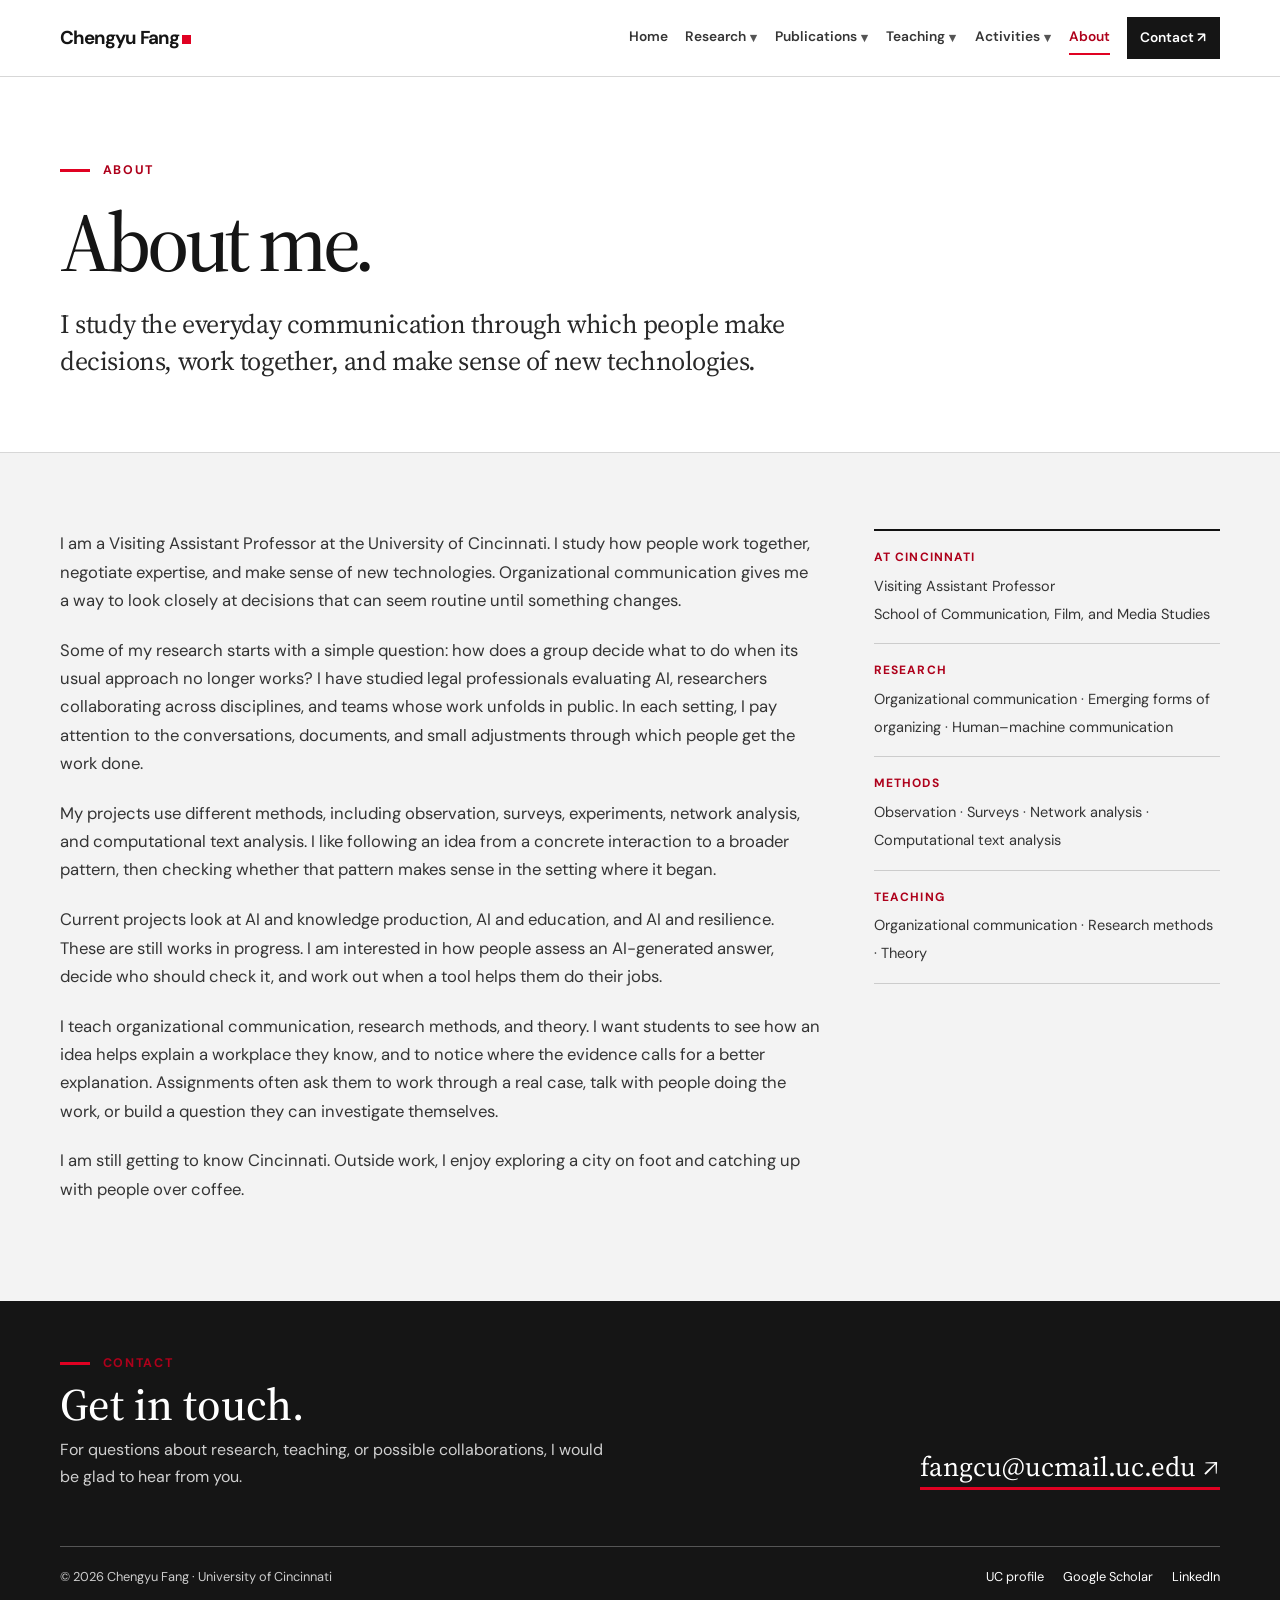
==== about/index.html @ 6cbc4c30 "Expand About and README; use clean page URLs" ====
<!doctype html>
<html lang="en">
<head>
<meta charset="utf-8">
<meta name="viewport" content="width=device-width, initial-scale=1">
<meta name="theme-color" content="#151515">
<meta name="description" content="About Chengyu Fang, his academic path, and his approach to communication research and teaching.">
<title>About | Chengyu Fang</title>
<link rel="icon" type="image/svg+xml" href="data:image/svg+xml,%3Csvg xmlns='http://www.w3.org/2000/svg' viewBox='0 0 64 64'%3E%3Crect width='64' height='64' rx='10' fill='%23000'/%3E%3Cpath d='M45 17H28c-9 0-14 6-14 15s5 15 14 15h17' fill='none' stroke='%23fff' stroke-width='7'/%3E%3Crect x='47' y='13' width='7' height='38' fill='%23e00122'/%3E%3C/svg%3E">
<link rel="stylesheet" href="/styles.css">
</head>
<body>
<a class="skip" href="#main">Skip to content</a>
<header class="masthead"><div class="wrap nav"><a class="signature" href="/">Chengyu Fang<i aria-hidden="true"></i></a><nav class="nav-links" aria-label="Main navigation"><a href="/">Home</a><div class="nav-item has-submenu"><a href="/research/">Research</a><button class="nav-toggle" type="button" aria-expanded="false" aria-controls="research-submenu" aria-label="Show Research sections"><span aria-hidden="true">▾</span></button><div class="nav-flyout" id="research-submenu"><a href="/research/#dissertation">Dissertation</a><a href="/research/#current-projects">Current projects</a><a href="/research/#research-strands">Research strands</a><a href="/research/#read-the-work">Further reading</a></div></div><div class="nav-item has-submenu"><a href="/publications/">Publications</a><button class="nav-toggle" type="button" aria-expanded="false" aria-controls="publications-submenu" aria-label="Show Publications sections"><span aria-hidden="true">▾</span></button><div class="nav-flyout" id="publications-submenu"><a href="/publications/#figures">Figures &amp; tables</a><a href="/publications/#selected-papers">Selected papers</a></div></div><div class="nav-item has-submenu"><a href="/teaching/">Teaching</a><button class="nav-toggle" type="button" aria-expanded="false" aria-controls="teaching-submenu" aria-label="Show Teaching sections"><span aria-hidden="true">▾</span></button><div class="nav-flyout" id="teaching-submenu"><a href="/teaching/#approach">Approach</a><a href="/teaching/#courses">Current courses</a><a href="/teaching/#evaluations">Course evaluations</a><a href="/teaching/#feedback">Student feedback</a></div></div><div class="nav-item has-submenu"><a href="/activities/">Activities</a><button class="nav-toggle" type="button" aria-expanded="false" aria-controls="activities-submenu" aria-label="Show Activities sections"><span aria-hidden="true">▾</span></button><div class="nav-flyout" id="activities-submenu"><a href="/activities/#associations">Professional associations</a><a href="/activities/#presentations">Presentations</a><a href="/activities/#invited-talks">Invited talks</a><a href="/activities/#service">Service</a><a href="/activities/#recognition">Recognition</a></div></div><a href="/about/" aria-current="page">About</a><a class="nav-contact" href="mailto:fangcu@ucmail.uc.edu">Contact ↗</a></nav></div></header>
<main id="main">
<header class="page-intro"><div class="wrap"><div class="eyebrow">About</div><h1 class="display">About me.</h1><p class="lede">I study the everyday communication through which people make decisions, work together, and make sense of new technologies.</p></div></header>
<section class="section wash"><div class="wrap about-grid"><div class="about-copy">
<p>I am a Visiting Assistant Professor at the University of Cincinnati. I study how people work together, negotiate expertise, and make sense of new technologies. Organizational communication gives me a way to look closely at decisions that can seem routine until something changes.</p>
<p>Some of my research starts with a simple question: how does a group decide what to do when its usual approach no longer works? I have studied legal professionals evaluating AI, researchers collaborating across disciplines, and teams whose work unfolds in public. In each setting, I pay attention to the conversations, documents, and small adjustments through which people get the work done.</p>
<p>My projects use different methods, including observation, surveys, experiments, network analysis, and computational text analysis. I like following an idea from a concrete interaction to a broader pattern, then checking whether that pattern makes sense in the setting where it began.</p>
<p>Current projects look at AI and knowledge production, AI and education, and AI and resilience. These are still works in progress. I am interested in how people assess an AI-generated answer, decide who should check it, and work out when a tool helps them do their jobs.</p>
<p>I teach organizational communication, research methods, and theory. I want students to see how an idea helps explain a workplace they know, and to notice where the evidence calls for a better explanation. Assignments often ask them to work through a real case, talk with people doing the work, or build a question they can investigate themselves.</p>
<p>I am still getting to know Cincinnati. Outside work, I enjoy exploring a city on foot and catching up with people over coffee.</p>
</div><aside class="fact-list" aria-label="At a glance"><div class="fact"><b>At Cincinnati</b><span>Visiting Assistant Professor<br>School of Communication, Film, and Media Studies</span></div><div class="fact"><b>Research</b><span>Organizational communication · Emerging forms of organizing · Human–machine communication</span></div><div class="fact"><b>Methods</b><span>Observation · Surveys · Network analysis · Computational text analysis</span></div><div class="fact"><b>Teaching</b><span>Organizational communication · Research methods · Theory</span></div></aside></div></section>
</main>
<footer class="footer"><div class="wrap"><div class="footer-top"><div><div class="eyebrow">Contact</div><h2>Get in touch.</h2><p>For questions about research, teaching, or possible collaborations, I would be glad to hear from you.</p></div><a class="footer-email" href="mailto:fangcu@ucmail.uc.edu">fangcu@ucmail.uc.edu ↗</a></div><div class="footer-bottom"><span>© 2026 Chengyu Fang · University of Cincinnati</span><div><a href="https://researchdirectory.uc.edu/p/fangcu" target="_blank" rel="noopener noreferrer">UC profile</a><a href="https://scholar.google.com/citations?hl=en&amp;user=BwOhpjQAAAAJ" target="_blank" rel="noopener noreferrer">Google Scholar</a><a href="https://www.linkedin.com/in/cyfangucsb" target="_blank" rel="noopener noreferrer">LinkedIn</a></div></div></div></footer>
<script src="/site.js" defer></script>
</body>
</html>
---- styles.css ----
@import url('https://fonts.googleapis.com/css2?family=DM+Sans:wght@400;500;600;700&family=Source+Serif+4:opsz,wght@8..60,400;8..60,500;8..60,600&display=swap');
:root{--red:#e00122;--red-dark:#ae001b;--ink:#151515;--body:#343434;--muted:#5d5d5d;--wash:#f3f3f3;--line:#d7d7d7;--white:#fff;--sans:'DM Sans',Arial,sans-serif;--serif:'Source Serif 4',Georgia,serif}
*{box-sizing:border-box}
html{scroll-behavior:smooth}
body{margin:0;background:#fff;color:var(--body);font:400 1rem/1.7 var(--sans)}
a{color:inherit;text-underline-offset:3px}a:hover{color:var(--red-dark)}a:focus-visible,summary:focus-visible{outline:3px solid var(--red);outline-offset:4px}
::selection{background:#e0012238;color:#111}
.wrap{width:min(calc(100% - 56px),1160px);margin-inline:auto}
.skip{position:absolute;left:1rem;top:-100px;background:#fff;padding:.5rem 1rem;z-index:30}.skip:focus{top:1rem}
.masthead{position:sticky;top:0;z-index:10;background:#fff;border-bottom:1px solid var(--line)}
.nav{min-height:76px;display:flex;align-items:center;justify-content:space-between;gap:1.5rem}
.signature{white-space:nowrap;text-decoration:none;color:var(--ink);font-size:1.17rem;font-weight:700;letter-spacing:-.05em}
.signature i{display:inline-block;width:9px;height:9px;background:var(--red);margin-left:3px}
.nav-links{display:flex;align-items:center;gap:clamp(.8rem,2.1vw,1.8rem)}
.nav-links a{text-decoration:none;white-space:nowrap;font-weight:600;font-size:.86rem;color:#353535;padding:.25rem 0;border-bottom:2px solid transparent}
.nav-links a:hover,.nav-links a[aria-current="page"]{color:var(--red-dark);border-color:var(--red)}
.nav-links .nav-contact{background:var(--ink);color:#fff;padding:.57rem .85rem;border:0}.nav-links .nav-contact:hover{background:var(--red-dark);color:#fff}
.eyebrow{display:flex;align-items:center;gap:.8rem;color:var(--red-dark);text-transform:uppercase;letter-spacing:.13em;font-size:.78rem;font-weight:700}
.eyebrow:before{content:"";width:30px;height:3px;background:var(--red);flex:none}
h1,h2,h3,h4,p{overflow-wrap:break-word}
h1,h2,h3,h4{color:var(--ink)}
.display{font:500 clamp(3.5rem,7.2vw,6.8rem)/.99 var(--serif);letter-spacing:-.058em;margin:1.2rem 0 1.45rem}
.page-intro{padding:5.2rem 0 3.4rem;border-bottom:1px solid var(--line)}
.page-intro .display{font-size:clamp(3.6rem,6.5vw,6.1rem);max-width:1000px}
.lede{font:400 clamp(1.32rem,2.05vw,1.84rem)/1.4 var(--serif);letter-spacing:-.015em;color:#282828;max-width:800px;margin:0 0 1.1rem}
.page-intro .detail{max-width:720px;margin:0;color:#555}
.home-hero{display:grid;grid-template-columns:minmax(0,1.5fr) minmax(215px,.55fr);align-items:center;gap:clamp(2rem,6vw,6rem);padding:6rem 0 5rem}
.home-hero .lede{max-width:760px}.home-hero .detail{max-width:690px;color:#515151;margin:0 0 1.8rem}
.hero-links{display:flex;gap:1rem 1.5rem;align-items:center;flex-wrap:wrap}
.button{display:inline-flex;align-items:center;gap:1.3rem;background:var(--red);color:#fff;font-weight:700;font-size:.9rem;text-decoration:none;padding:.77rem 1.05rem}.button:hover{background:var(--red-dark);color:#fff}
.inline-link{font-weight:700;text-decoration:none;border-bottom:2px solid var(--red);padding-bottom:.1rem}.inline-link:hover{color:var(--red-dark)}
.identity{justify-self:end;width:min(100%,282px);border-top:6px solid var(--red);background:var(--wash);padding:1.3rem}
.portrait{width:100%;max-width:200px;height:auto;aspect-ratio:180/231;object-fit:cover;display:block;margin:0 auto 1.25rem}
.identity strong,.identity span{display:block}.identity strong{color:#111;line-height:1.4}.identity span{font-size:.86rem;color:#555;margin-top:.32rem;line-height:1.5}
.identity a{display:inline-block;margin-top:.9rem;font-size:.82rem;font-weight:700;text-decoration-color:var(--red)}
.home-index{background:var(--wash);padding:4.4rem 0 5.4rem}
.section-title{font:500 clamp(2.3rem,4vw,3.6rem)/1.12 var(--serif);letter-spacing:-.035em;margin:0 0 1.3rem}
.index-grid{display:grid;grid-template-columns:repeat(2,minmax(0,1fr));gap:1rem;margin-top:1.8rem}
.index-card{display:block;text-decoration:none;background:#fff;border-top:4px solid var(--ink);padding:1.4rem 1.5rem 1.5rem;min-height:190px;transition:transform .16s ease,border-color .16s ease}
.index-card:nth-child(2),.index-card:nth-child(3){border-color:var(--red)}.index-card:hover{transform:translateY(-3px);color:inherit;border-color:var(--red-dark)}
.index-card small{display:block;text-transform:uppercase;letter-spacing:.12em;color:var(--red-dark);font-size:.75rem;font-weight:700}
.index-card strong{display:block;font:500 1.7rem/1.23 var(--serif);color:#111;margin:.55rem 0}
.index-card span{display:block;max-width:450px;font-size:.94rem;color:#565656}
.home-about{border-top:1px solid var(--line);padding:2rem 0;display:flex;align-items:center;justify-content:space-between;gap:1.5rem}.home-about p{margin:0;max-width:760px}
.section{padding:4.8rem 0;scroll-margin-top:90px}.section.wash{background:var(--wash)}
.split-head{display:grid;grid-template-columns:190px minmax(0,1fr);gap:2rem;margin-bottom:2rem}
.section-label{font-size:.77rem;letter-spacing:.12em;text-transform:uppercase;font-weight:700;color:var(--red-dark);padding-top:.6rem}
.split-body{margin-left:222px}.split-body>p:first-child{margin-top:0}
.section h2{font:500 clamp(2.4rem,4.2vw,3.8rem)/1.12 var(--serif);letter-spacing:-.035em;margin:0;color:#111}
.section h3{font:500 1.52rem/1.26 var(--serif);letter-spacing:-.018em;margin:0 0 .55rem}
.section p{max-width:810px}.section .sublead{font:400 clamp(1.18rem,1.8vw,1.5rem)/1.48 var(--serif);color:#292929;margin:0 0 1rem}
.dark-feature{background:#151515;color:#ececec;padding:5.1rem 0}.dark-feature .section-label,.dark-feature h2,.dark-feature .sublead{color:#fff}
.dark-feature h2 em{font-style:normal;border-bottom:4px solid var(--red)}.dark-feature p{color:#e0e0e0}
.pill-row{display:flex;flex-wrap:wrap;gap:.6rem;border-top:1px solid #777;padding-top:1.3rem;margin-top:2rem}.pill-row span{font-size:.78rem;color:#fff;text-transform:uppercase;letter-spacing:.07em;font-weight:700;padding:.35rem .6rem;border:1px solid #737373}
.research-list{border-top:2px solid var(--ink)}.research-item{display:grid;grid-template-columns:45px minmax(0,1fr) minmax(170px,.38fr);gap:1.3rem;border-bottom:1px solid var(--line);padding:1.7rem 0}
.research-item .num{color:var(--red-dark);font-weight:700;font-size:.9rem}.research-item h3{margin:0 0 .6rem}.research-item p{margin:0;font-size:.96rem}
.related{border-left:2px solid var(--red);padding-left:1rem;font-size:.87rem}.related b{display:block;font-size:.76rem;text-transform:uppercase;letter-spacing:.08em;color:#111;margin-bottom:.4rem}
.figure-study{padding:2rem 0;border-top:1px solid var(--line)}.figure-study:first-child{border-top:2px solid var(--ink)}
.figure-study h3{max-width:780px}.figure-study .study-intro{max-width:850px;margin:.3rem 0 1.2rem}
.figure-study figure{margin:0}.figure-frame{border:1px solid var(--line);background:#fff;overflow-x:auto}
.figure-frame img{display:block;width:100%;min-width:760px;height:auto}.figure-study figcaption{font-size:.87rem;color:#555;margin-top:.75rem;max-width:920px}
.figure-study figcaption a{font-weight:700}.figure-study .source-note{font-size:.79rem;color:#666}
.table-scroll{overflow-x:auto;background:#fff;border:1px solid var(--line)}
table{width:100%;border-collapse:collapse;text-align:left;font-size:.91rem;line-height:1.5}
th,td{vertical-align:top;border-bottom:1px solid var(--line);padding:.84rem 1rem}
thead th{background:#1b1b1b;color:#fff;font-size:.78rem;text-transform:uppercase;letter-spacing:.07em}tbody tr:last-child td,tbody tr:last-child th{border:0}
.boundary-table{min-width:670px}.boundary-table tbody th{width:22%;font:600 1.15rem/1.3 var(--serif);color:#111}
.source-note{font-size:.82rem;color:#666;margin:.7rem 0 0}
.pub-list{border-top:2px solid #111}.pub{display:grid;grid-template-columns:64px minmax(0,1fr) 28px;gap:1.2rem;border-bottom:1px solid #ccc;padding:1.4rem 0}
.pub-year{font-size:.86rem;font-weight:700;color:var(--red-dark);padding-top:.2rem}.pub h3{font-size:1.38rem;margin:0 0 .35rem}.pub .journal{font-size:.85rem;color:#555;font-weight:700;margin:.1rem 0 .5rem}.pub p:last-child{font-size:.91rem;color:#4c4c4c;margin:0}.pub>a{font-size:1.35rem;text-decoration:none;line-height:1.1;color:#111}
.teaching-intro{max-width:850px}.teaching-intro p:first-child{font:400 1.4rem/1.5 var(--serif);color:#222}
.teaching-examples{border-top:2px solid #111}.teaching-example{display:grid;grid-template-columns:155px minmax(0,1fr);gap:1.5rem;border-bottom:1px solid #ccc;padding:1.55rem 0}
.teaching-example b{font-size:.76rem;color:var(--red-dark);letter-spacing:.08em;text-transform:uppercase;padding-top:.28rem}.teaching-example h3{margin:0 0 .45rem}.teaching-example p{margin:0;font-size:.96rem}
.course-grid{display:grid;grid-template-columns:repeat(3,minmax(0,1fr));gap:1rem}.course{background:#fff;border-top:4px solid #111;padding:1.25rem;min-height:200px;display:flex;flex-direction:column}
.course:nth-child(2){border-color:var(--red)}.course b{font-size:.78rem;color:var(--red-dark);letter-spacing:.09em}.course h3{font-size:1.28rem;margin:.55rem 0}.course p{font-size:.88rem;margin:auto 0 0}
.chart-intro{max-width:800px;margin:0 0 1.7rem}.rating-chart{border:1px solid var(--line);padding:1.5rem;background:#fff}
.rating-scale{display:grid;grid-template-columns:215px 1fr 47px;gap:.9rem;align-items:end;font-size:.77rem;font-weight:700;color:#555}
.rating-scale .ticks{display:flex;justify-content:space-between;border-bottom:1px solid #bbb;padding-bottom:.35rem}
.rating-row{display:grid;grid-template-columns:215px 1fr 47px;align-items:center;gap:.9rem;padding:.52rem 0;border-bottom:1px solid #ececec}
.rating-row:last-child{border-bottom:0}.rating-label{font-size:.83rem;line-height:1.3}.rating-label small{display:block;color:#666;font-size:.75rem}
.rating-track{height:28px;position:relative;background:linear-gradient(to right,transparent calc(25% - .5px),#e7e7e7 calc(25% - .5px),#e7e7e7 calc(25% + .5px),transparent calc(25% + .5px),transparent calc(50% - .5px),#e7e7e7 calc(50% - .5px),#e7e7e7 calc(50% + .5px),transparent calc(50% + .5px),transparent calc(75% - .5px),#e7e7e7 calc(75% - .5px),#e7e7e7 calc(75% + .5px),transparent calc(75% + .5px))}
.rating-track:before{content:"";position:absolute;left:0;right:0;top:50%;height:1px;background:#d5d5d5}
.rating-dot{position:absolute;top:50%;left:var(--pos);height:15px;width:15px;border-radius:50%;background:var(--red);border:2px solid #fff;box-shadow:0 0 0 1px var(--red);transform:translate(-50%,-50%)}
.rating-value{font-size:.95rem;font-weight:700;color:#111;text-align:right}.chart-ends{display:flex;justify-content:space-between;margin:1rem 47px 0 215px;gap:1rem;font-size:.77rem;color:#555}
.rating-table{margin-top:1rem}.rating-table summary{cursor:pointer;font-weight:700;color:#111}.rating-table table{margin-top:1rem;background:#fff}.rating-table thead th{background:#333}
.feedback-grid{display:grid;grid-template-columns:repeat(2,minmax(0,1fr));gap:1rem}.feedback-grid blockquote{margin:0;background:#fff;border-left:4px solid var(--red);padding:1.2rem 1.35rem}
.feedback-grid p{font:400 1.17rem/1.45 var(--serif);margin:0 0 .9rem;color:#222}.feedback-grid cite{font:600 .78rem/1.45 var(--sans);color:#666}
.feedback-groups{border-top:2px solid var(--ink)}.feedback-group{display:grid;grid-template-columns:150px minmax(0,1fr);gap:1.3rem;padding:1.5rem 0;border-bottom:1px solid #ccc}
.feedback-group h3{font:600 .78rem/1.45 var(--sans);text-transform:uppercase;letter-spacing:.08em;color:var(--red-dark);margin:.25rem 0 0}.feedback-group .feedback-grid{gap:.9rem}
.activity-grid{display:grid;grid-template-columns:repeat(2,minmax(0,1fr));gap:1rem}.activity-card{background:#fff;border-top:3px solid var(--red);padding:1.4rem}
.activity-card h3{margin:.1rem 0 .6rem}.activity-card p{font-size:.94rem;margin:0}.activity-card .date{font-size:.76rem;text-transform:uppercase;letter-spacing:.1em;font-weight:700;color:var(--red-dark)}
.archive-photo{margin:0 0 1.8rem}.archive-photo img{display:block;width:100%;height:auto}.archive-photo figcaption{font-size:.82rem;color:#666;margin-top:.6rem}
.presentation-list,.service-list{border-top:2px solid var(--ink)}.presentation,.service-row{display:grid;grid-template-columns:160px minmax(0,1fr);gap:1.3rem;padding:1.45rem 0;border-bottom:1px solid #ccc}
.presentation .date,.service-row .date{font-size:.77rem;font-weight:700;letter-spacing:.07em;text-transform:uppercase;color:var(--red-dark);padding-top:.25rem}.presentation h3,.service-row h3{margin:0 0 .4rem}.presentation p,.service-row p{margin:0;font-size:.94rem}
.venue-list{border-top:2px solid #111;columns:2;column-gap:2rem;list-style:none;padding:0;margin:1.5rem 0}.venue-list li{break-inside:avoid;border-bottom:1px solid var(--line);padding:.67rem 0;font-size:.94rem}
.association-list{list-style:none;padding:0;display:grid;grid-template-columns:repeat(2,minmax(0,1fr));column-gap:2rem;border-top:2px solid var(--ink)}.association-list li{border-bottom:1px solid var(--line);padding:.8rem 0;font-size:.96rem}
.service-group+.service-group{margin-top:2.35rem}.service-group h3{margin:0 0 .7rem}.service-entries{border-top:2px solid var(--ink)}.service-entry{display:grid;grid-template-columns:130px minmax(0,1fr);gap:1.3rem;border-bottom:1px solid var(--line);padding:1rem 0}.service-year{font-size:.78rem;letter-spacing:.04em;font-weight:700;color:var(--red-dark);padding-top:.12rem}.service-entry h4{font:700 1rem/1.35 var(--sans);margin:0 0 .2rem}.service-entry p{font-size:.92rem;line-height:1.5;color:#555;margin:0}
.project-grid{display:grid;grid-template-columns:repeat(3,minmax(0,1fr));gap:1rem}.project-card{background:#fff;border-top:3px solid var(--ink);padding:1.35rem}.project-card:nth-child(2){border-color:var(--red)}.project-card h3{font-size:1.35rem;margin:0 0 .7rem}.project-card p{font-size:.94rem;line-height:1.55;margin:0}
.about-grid{display:grid;grid-template-columns:minmax(0,1.55fr) minmax(220px,.7fr);gap:3rem}.about-copy{max-width:760px;font-size:1.04rem}.about-copy p{margin:0 0 1.35rem}
.fact-list{border-top:2px solid #111}.fact{border-bottom:1px solid #ccc;padding:1rem 0}.fact b{display:block;color:var(--red-dark);font-size:.75rem;text-transform:uppercase;letter-spacing:.09em;margin-bottom:.26rem}.fact span{font-size:.91rem}
.footer{background:#151515;color:#ededed;padding:3.2rem 0 1.6rem}.footer-top{display:flex;justify-content:space-between;align-items:end;gap:2rem}.footer h2{font:500 clamp(2.2rem,3.5vw,3.3rem)/1.1 var(--serif);color:#fff;margin:.4rem 0}.footer p{margin:0;max-width:550px;color:#d0d0d0}.footer-email{font:400 clamp(1.22rem,2.3vw,1.7rem)/1.2 var(--serif);white-space:nowrap;text-decoration:none;border-bottom:3px solid var(--red);padding-bottom:.2rem;color:#fff}.footer-email:hover{color:#fff;border-color:#fff}
.footer-bottom{display:flex;justify-content:space-between;gap:1.5rem;border-top:1px solid #555;margin-top:3.5rem;padding-top:1.2rem;font-size:.8rem;color:#ccc}.footer-bottom a{color:#fff;text-decoration:none;margin-left:1.2rem}.footer-bottom a:hover{text-decoration:underline}
@media(max-width:930px){.split-head{grid-template-columns:145px 1fr}.split-body{margin-left:177px}.research-item{grid-template-columns:35px 1fr}.related{grid-column:2}.course-grid{grid-template-columns:repeat(2,1fr)}.rating-scale,.rating-row{grid-template-columns:165px 1fr 42px}.chart-ends{margin-left:165px;margin-right:42px}.feedback-group,.presentation,.service-row{grid-template-columns:120px 1fr}}
@media(max-width:710px){.wrap{width:min(calc(100% - 36px),1160px)}.nav{min-height:68px;align-items:flex-start;flex-direction:column;gap:.35rem;padding:.7rem 0}.nav-links{width:100%;overflow-x:auto;gap:1rem;padding-bottom:.13rem}.nav-links a{font-size:.8rem}.nav-links .nav-contact{background:transparent;color:#333;padding:.25rem 0}.nav-links .nav-contact:hover{background:transparent;color:var(--red-dark)}.home-hero{display:flex;flex-direction:column;align-items:stretch;padding:3.2rem 0 3.5rem}.identity{order:-1;align-self:flex-end;width:142px;padding:.55rem;margin-bottom:-2rem;border-top-width:5px}.portrait{width:100px;margin:0 auto}.identity strong,.identity span,.identity a{display:none}.display{font-size:clamp(3.5rem,14vw,5.5rem)}.page-intro{padding:3.6rem 0 2.7rem}.page-intro .display{font-size:clamp(3.5rem,12vw,5.3rem)}.index-grid,.course-grid,.feedback-grid,.activity-grid,.about-grid{grid-template-columns:1fr}.index-card{min-height:0}.home-about{display:block}.home-about a{display:inline-block;margin-top:1rem}.section{padding:3.7rem 0}.split-head{display:block;margin-bottom:1.4rem}.section-label{padding:0;margin-bottom:.8rem}.split-body{margin-left:0}.dark-feature{padding:3.7rem 0}.research-item{grid-template-columns:30px 1fr;gap:.7rem}.teaching-example{display:block}.teaching-example b{display:block;margin-bottom:.6rem}.feedback-group,.presentation,.service-row{display:block}.feedback-group h3,.presentation .date,.service-row .date{display:block;margin-bottom:.75rem}.venue-list{columns:1}.rating-chart{padding:1.05rem}.rating-scale,.rating-row{grid-template-columns:118px 1fr 35px;gap:.45rem}.rating-label{font-size:.72rem}.rating-label small{font-size:.68rem}.chart-ends{margin-left:118px;margin-right:35px;font-size:.7rem}.footer-top,.footer-bottom{display:block}.footer-email{display:inline-block;margin-top:1.5rem;white-space:normal}.footer-bottom a{margin:0 1rem 0 0}.footer-bottom>div{margin-top:.8rem}}
@media(prefers-reduced-motion:reduce){html{scroll-behavior:auto}.index-card{transition:none}}
.rating-block+.rating-block{margin-top:2.5rem}.rating-block h3{font:500 1.65rem/1.2 var(--serif);margin:0 0 .45rem}.rating-block>p{font-size:.9rem;color:#555;margin:0 0 1rem;max-width:720px}
.ta-chart .rating-scale,.ta-chart .rating-row{grid-template-columns:215px minmax(0,1fr) 120px}.ta-chart .chart-ends{margin-right:120px}.ta-chart .rating-track{height:38px}.ta-chart .rating-dot{top:var(--y,50%);background:#242424;box-shadow:0 0 0 1px #242424}.ta-chart .rating-value{font-size:.85rem;white-space:nowrap;font-variant-numeric:tabular-nums}
@media(max-width:930px) and (min-width:711px){.ta-chart .rating-scale,.ta-chart .rating-row{grid-template-columns:165px minmax(0,1fr) 110px}.ta-chart .chart-ends{margin-left:165px;margin-right:110px}}
@media(max-width:710px){.ta-chart .rating-scale{grid-template-columns:minmax(0,1fr) 92px}.ta-chart .rating-scale>span:first-child{display:none}.ta-chart .rating-row{grid-template-columns:minmax(0,1fr) 92px;row-gap:.15rem}.ta-chart .rating-label{grid-column:1/-1;font-size:.82rem}.ta-chart .rating-label small{font-size:.72rem}.ta-chart .rating-track{grid-column:1}.ta-chart .rating-value{grid-column:2;font-size:.77rem}.ta-chart .chart-ends{margin-left:0;margin-right:92px}}
@media(max-width:930px){.project-grid{grid-template-columns:repeat(2,minmax(0,1fr))}}
@media(max-width:710px){.association-list,.project-grid{grid-template-columns:1fr}.service-entry{display:block}.service-year{display:block;margin-bottom:.2rem}}
.section[id],.dark-feature[id]{scroll-margin-top:100px}
.home-current{background:var(--ink);color:#fff;padding:3.4rem 0 3.7rem}.home-current .eyebrow{color:#fff}.home-current-top{display:flex;align-items:end;justify-content:space-between;gap:1.5rem}.home-current h2{font:500 clamp(2.1rem,3.4vw,3.2rem)/1.15 var(--serif);letter-spacing:-.03em;color:#fff;margin:.65rem 0 0}.home-current-top a{font-size:.88rem;font-weight:700;text-decoration:none;border-bottom:2px solid var(--red);padding-bottom:.13rem;white-space:nowrap}.home-current-top a:hover{color:#fff;border-color:#fff}.home-current-grid{display:grid;grid-template-columns:repeat(3,minmax(0,1fr));gap:1.5rem;margin-top:2rem}.home-current-grid>div{border-top:1px solid #777;padding-top:1rem}.home-current-grid h3{font:500 1.38rem/1.25 var(--serif);color:#fff;margin:0 0 .45rem}.home-current-grid p{font-size:.9rem;line-height:1.55;color:#d2d2d2;margin:0}
@media(max-width:710px){.section[id],.dark-feature[id]{scroll-margin-top:116px}.home-current-top{display:block}.home-current-top a{display:inline-block;margin-top:1.1rem;white-space:normal}.home-current-grid{grid-template-columns:1fr;gap:1.2rem}.home-current{padding:3rem 0}}
.nav-links{gap:clamp(.65rem,1.3vw,1.15rem)}.nav-item{position:relative;display:flex;align-items:center;flex:none}.nav-toggle{border:0;background:transparent;color:#555;cursor:pointer;font:700 .82rem/1 var(--sans);padding:.35rem .12rem .35rem .24rem}.nav-toggle:hover,.nav-toggle:focus-visible{color:var(--red-dark)}.nav-toggle:focus-visible{outline:2px solid var(--red);outline-offset:2px}.nav-toggle span{display:inline-block;transition:transform .15s ease}.nav-item.is-open .nav-toggle span{transform:rotate(180deg)}
.nav-flyout{display:none;position:absolute;left:-.7rem;top:100%;width:230px;padding:.45rem;background:#fff;border:1px solid var(--line);box-shadow:0 12px 24px #00000025;z-index:12}.nav-item.is-open .nav-flyout{display:block}@media(hover:hover){.nav-item:hover:not(.suppress-hover) .nav-flyout{display:block}}.nav-links .nav-flyout a{display:block;white-space:normal;text-decoration:none;border:0;padding:.5rem .65rem;color:#333;font-size:.86rem;font-weight:500;line-height:1.35}.nav-links .nav-flyout a:hover,.nav-links .nav-flyout a:focus-visible{background:var(--wash);color:var(--red-dark)}
@media(max-width:710px){.nav-links{gap:.68rem}.nav-toggle{padding:.25rem .08rem .25rem .2rem}.nav-flyout{position:fixed;top:102px;left:18px;right:18px;width:auto;max-height:65vh;overflow-y:auto}}
@media(prefers-reduced-motion:reduce){.nav-toggle span{transition:none}}
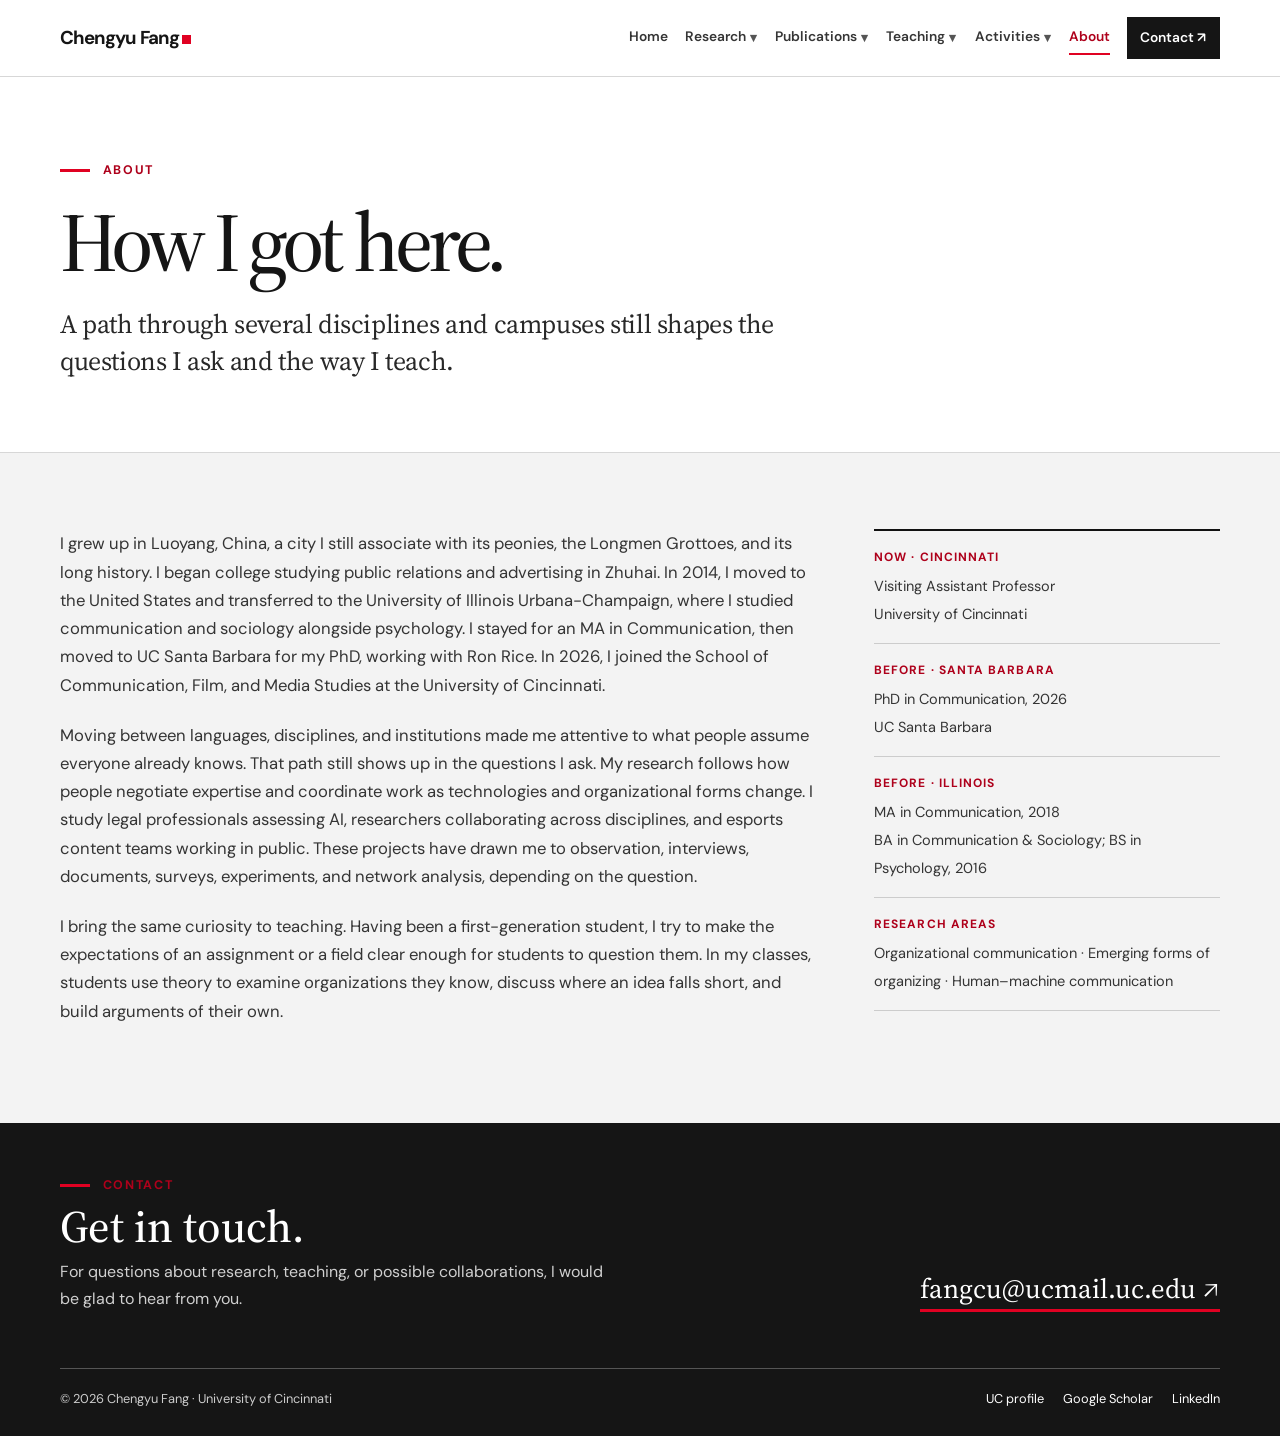
==== commit c847c891: "Restore About" ====
--- a/about/index.html
+++ b/about/index.html
@@ -13,15 +13,8 @@
 <a class="skip" href="#main">Skip to content</a>
 <header class="masthead"><div class="wrap nav"><a class="signature" href="/">Chengyu Fang<i aria-hidden="true"></i></a><nav class="nav-links" aria-label="Main navigation"><a href="/">Home</a><div class="nav-item has-submenu"><a href="/research/">Research</a><button class="nav-toggle" type="button" aria-expanded="false" aria-controls="research-submenu" aria-label="Show Research sections"><span aria-hidden="true">▾</span></button><div class="nav-flyout" id="research-submenu"><a href="/research/#dissertation">Dissertation</a><a href="/research/#current-projects">Current projects</a><a href="/research/#research-strands">Research strands</a><a href="/research/#read-the-work">Further reading</a></div></div><div class="nav-item has-submenu"><a href="/publications/">Publications</a><button class="nav-toggle" type="button" aria-expanded="false" aria-controls="publications-submenu" aria-label="Show Publications sections"><span aria-hidden="true">▾</span></button><div class="nav-flyout" id="publications-submenu"><a href="/publications/#figures">Figures &amp; tables</a><a href="/publications/#selected-papers">Selected papers</a></div></div><div class="nav-item has-submenu"><a href="/teaching/">Teaching</a><button class="nav-toggle" type="button" aria-expanded="false" aria-controls="teaching-submenu" aria-label="Show Teaching sections"><span aria-hidden="true">▾</span></button><div class="nav-flyout" id="teaching-submenu"><a href="/teaching/#approach">Approach</a><a href="/teaching/#courses">Current courses</a><a href="/teaching/#evaluations">Course evaluations</a><a href="/teaching/#feedback">Student feedback</a></div></div><div class="nav-item has-submenu"><a href="/activities/">Activities</a><button class="nav-toggle" type="button" aria-expanded="false" aria-controls="activities-submenu" aria-label="Show Activities sections"><span aria-hidden="true">▾</span></button><div class="nav-flyout" id="activities-submenu"><a href="/activities/#associations">Professional associations</a><a href="/activities/#presentations">Presentations</a><a href="/activities/#invited-talks">Invited talks</a><a href="/activities/#service">Service</a><a href="/activities/#recognition">Recognition</a></div></div><a href="/about/" aria-current="page">About</a><a class="nav-contact" href="mailto:fangcu@ucmail.uc.edu">Contact ↗</a></nav></div></header>
 <main id="main">
-<header class="page-intro"><div class="wrap"><div class="eyebrow">About</div><h1 class="display">About me.</h1><p class="lede">I study the everyday communication through which people make decisions, work together, and make sense of new technologies.</p></div></header>
-<section class="section wash"><div class="wrap about-grid"><div class="about-copy">
-<p>I am a Visiting Assistant Professor at the University of Cincinnati. I study how people work together, negotiate expertise, and make sense of new technologies. Organizational communication gives me a way to look closely at decisions that can seem routine until something changes.</p>
-<p>Some of my research starts with a simple question: how does a group decide what to do when its usual approach no longer works? I have studied legal professionals evaluating AI, researchers collaborating across disciplines, and teams whose work unfolds in public. In each setting, I pay attention to the conversations, documents, and small adjustments through which people get the work done.</p>
-<p>My projects use different methods, including observation, surveys, experiments, network analysis, and computational text analysis. I like following an idea from a concrete interaction to a broader pattern, then checking whether that pattern makes sense in the setting where it began.</p>
-<p>Current projects look at AI and knowledge production, AI and education, and AI and resilience. These are still works in progress. I am interested in how people assess an AI-generated answer, decide who should check it, and work out when a tool helps them do their jobs.</p>
-<p>I teach organizational communication, research methods, and theory. I want students to see how an idea helps explain a workplace they know, and to notice where the evidence calls for a better explanation. Assignments often ask them to work through a real case, talk with people doing the work, or build a question they can investigate themselves.</p>
-<p>I am still getting to know Cincinnati. Outside work, I enjoy exploring a city on foot and catching up with people over coffee.</p>
-</div><aside class="fact-list" aria-label="At a glance"><div class="fact"><b>At Cincinnati</b><span>Visiting Assistant Professor<br>School of Communication, Film, and Media Studies</span></div><div class="fact"><b>Research</b><span>Organizational communication · Emerging forms of organizing · Human–machine communication</span></div><div class="fact"><b>Methods</b><span>Observation · Surveys · Network analysis · Computational text analysis</span></div><div class="fact"><b>Teaching</b><span>Organizational communication · Research methods · Theory</span></div></aside></div></section>
+<header class="page-intro"><div class="wrap"><div class="eyebrow">About</div><h1 class="display">How I got here.</h1><p class="lede">A path through several disciplines and campuses still shapes the questions I ask and the way I teach.</p></div></header>
+<section class="section wash"><div class="wrap about-grid"><div class="about-copy"><p>I grew up in Luoyang, China, a city I still associate with its peonies, the Longmen Grottoes, and its long history. I began college studying public relations and advertising in Zhuhai. In 2014, I moved to the United States and transferred to the University of Illinois Urbana-Champaign, where I studied communication and sociology alongside psychology. I stayed for an MA in Communication, then moved to UC Santa Barbara for my PhD, working with Ron Rice. In 2026, I joined the School of Communication, Film, and Media Studies at the University of Cincinnati.</p><p>Moving between languages, disciplines, and institutions made me attentive to what people assume everyone already knows. That path still shows up in the questions I ask. My research follows how people negotiate expertise and coordinate work as technologies and organizational forms change. I study legal professionals assessing AI, researchers collaborating across disciplines, and esports content teams working in public. These projects have drawn me to observation, interviews, documents, surveys, experiments, and network analysis, depending on the question.</p><p>I bring the same curiosity to teaching. Having been a first-generation student, I try to make the expectations of an assignment or a field clear enough for students to question them. In my classes, students use theory to examine organizations they know, discuss where an idea falls short, and build arguments of their own.</p></div><aside class="fact-list" aria-label="Background"><div class="fact"><b>Now · Cincinnati</b><span>Visiting Assistant Professor<br>University of Cincinnati</span></div><div class="fact"><b>Before · Santa Barbara</b><span>PhD in Communication, 2026<br>UC Santa Barbara</span></div><div class="fact"><b>Before · Illinois</b><span>MA in Communication, 2018<br>BA in Communication &amp; Sociology; BS in Psychology, 2016</span></div><div class="fact"><b>Research areas</b><span>Organizational communication · Emerging forms of organizing · Human–machine communication</span></div></aside></div></section>
 </main>
 <footer class="footer"><div class="wrap"><div class="footer-top"><div><div class="eyebrow">Contact</div><h2>Get in touch.</h2><p>For questions about research, teaching, or possible collaborations, I would be glad to hear from you.</p></div><a class="footer-email" href="mailto:fangcu@ucmail.uc.edu">fangcu@ucmail.uc.edu ↗</a></div><div class="footer-bottom"><span>© 2026 Chengyu Fang · University of Cincinnati</span><div><a href="https://researchdirectory.uc.edu/p/fangcu" target="_blank" rel="noopener noreferrer">UC profile</a><a href="https://scholar.google.com/citations?hl=en&amp;user=BwOhpjQAAAAJ" target="_blank" rel="noopener noreferrer">Google Scholar</a><a href="https://www.linkedin.com/in/cyfangucsb" target="_blank" rel="noopener noreferrer">LinkedIn</a></div></div></div></footer>
 <script src="/site.js" defer></script>
